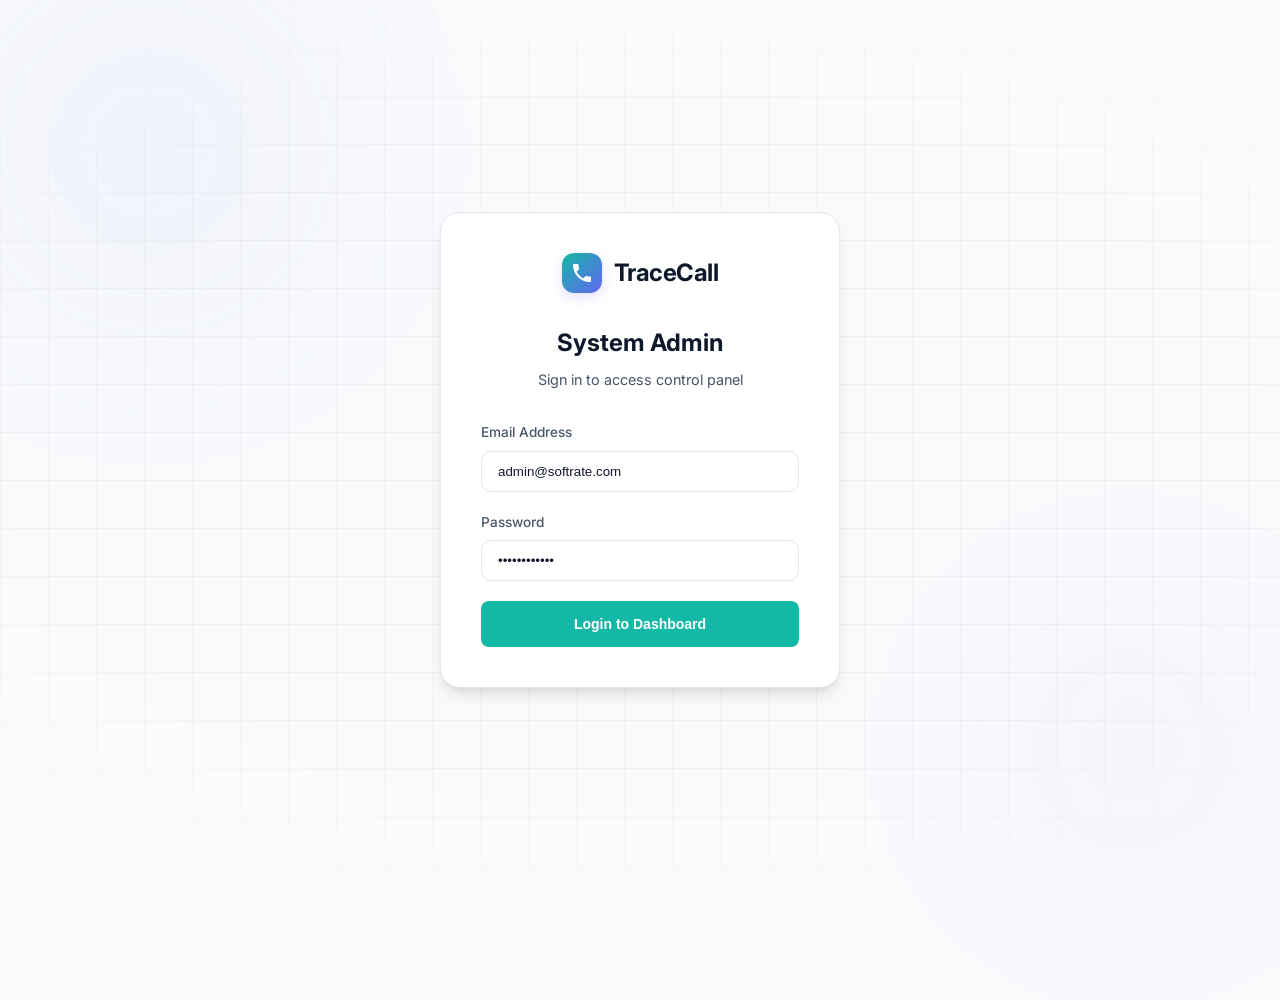
==== index.html @ 7907f195 "initial" ====
<!DOCTYPE html>
<html lang="en">
<head>
    <meta charset="UTF-8">
    <meta name="viewport" content="width=device-width, initial-scale=1.0">
    <title>Main Admin Login | TraceCall</title>
    <link rel="preconnect" href="https://fonts.googleapis.com">
    <link rel="preconnect" href="https://fonts.gstatic.com" crossorigin>
    <link href="https://fonts.googleapis.com/css2?family=Inter:wght@400;500;600;700&display=swap" rel="stylesheet">
    <link rel="stylesheet" href="style.css">
</head>
<body class="auth-page">
    <div class="hero-bg-grid"></div>
    <div class="hero-orb hero-orb-1"></div>
    <div class="hero-orb hero-orb-2"></div>

    <div class="login-card">
        <div class="brand" style="justify-content: center; margin-bottom: 2rem;">
            <div class="brand-icon">
                <svg width="24" height="24" viewBox="0 0 24 24" fill="none">
                    <path d="M6.62 10.79C8.06 13.62 10.38 15.93 13.21 17.38L15.41 15.18C15.68 14.91 16.08 14.82 16.43 14.94C17.55 15.31 18.76 15.51 20 15.51C20.55 15.51 21 15.96 21 16.51V20C21 20.55 20.55 21 20 21C10.61 21 3 13.39 3 4C3 3.45 3.45 3 4 3H7.5C8.05 3 8.5 3.45 8.5 4C8.5 5.25 8.7 6.45 9.07 7.57C9.18 7.92 9.1 8.31 8.82 8.59L6.62 10.79Z" fill="white"/>
                </svg>
            </div>
            <span class="brand-name">TraceCall</span>
        </div>

        <h2 style="text-align:center; margin-bottom:0.5rem; font-weight:700;">System Admin</h2>
        <p style="text-align:center; margin-bottom:2rem; color:var(--text-2); font-size:0.9rem;">Sign in to access control panel</p>

        <div id="error" class="error-message"></div>

        <form id="loginForm">
            <div class="form-group">
                <label>Email Address</label>
                <input type="email" id="email" value="admin@softrate.com" placeholder="admin@softrate.com" required>
            </div>
            <div class="form-group">
                <label>Password</label>
                <input type="password" id="password" value="Softrate@123" placeholder="••••••••" required>
            </div>
            <button type="submit" class="btn btn-primary" style="width:100%; justify-content:center; padding:0.875rem;">Login to Dashboard</button>
        </form>
    </div>

    <script src="api.js"></script>
    <script>
        document.getElementById('loginForm').addEventListener('submit', async (e) => {
            e.preventDefault();
            const email = document.getElementById('email').value;
            const password = document.getElementById('password').value;
            const errorDiv = document.getElementById('error');
            const submitBtn = e.target.querySelector('button');

            submitBtn.innerText = 'Verifying...';
            submitBtn.disabled = true;
            errorDiv.style.display = 'none';

            try {
                const data = await api.login(email, password);
                if (data.success) {
                    localStorage.setItem('adminToken', data.token);
                    window.location.href = 'dashboard.html';
                } else {
                    errorDiv.style.display = 'block';
                    errorDiv.innerText = data.message;
                    submitBtn.innerText = 'Login to Dashboard';
                    submitBtn.disabled = false;
                }
            } catch (err) {
                errorDiv.style.display = 'block';
                errorDiv.innerText = 'Connection failed. Ensure backend is running.';
                submitBtn.innerText = 'Login to Dashboard';
                submitBtn.disabled = false;
            }
        });
    </script>
</body>
</html>
---- style.css ----
:root {
    --bg: #f8fafc;
    --sidebar-bg: #ffffff;
    --card-bg: #ffffff;
    --card-hover: #f1f5f9;
    --border: #e2e8f0;
    --border-focus: #6366f1;
    --accent: #14b8a6;
    --accent-glow: rgba(20, 184, 166, 0.1);
    --purple: #6366f1;
    --text-1: #0f172a;
    --text-2: #475569;
    --text-3: #94a3b8;
    --green: #10b981;
    --orange: #f59e0b;
    --pink: #ef4444;
    --radius: 12px;
    --font-head: 'Inter', sans-serif;
    --font-body: 'Inter', sans-serif;
    --shadow: 0 1px 3px 0 rgba(0, 0, 0, 0.1), 0 1px 2px -1px rgba(0, 0, 0, 0.1);
    --shadow-md: 0 4px 6px -1px rgba(0, 0, 0, 0.1), 0 2px 4px -2px rgba(0, 0, 0, 0.1);
    --shadow-lg: 0 10px 15px -3px rgba(0, 0, 0, 0.1), 0 4px 6px -4px rgba(0, 0, 0, 0.1);
}

* {
    box-sizing: border-box;
    margin: 0;
    padding: 0;
}

body {
    font-family: var(--font-body);
    background-color: var(--bg);
    color: var(--text-1);
    line-height: 1.5;
}

/* Auth Pages (Login) */
.auth-page {
    display: flex;
    align-items: center;
    justify-content: center;
    min-height: 100vh;
    overflow: hidden;
    position: relative;
}

.hero-bg-grid {
    position: absolute;
    inset: 0;
    background-image:
        linear-gradient(rgba(0, 0, 0, 0.03) 1px, transparent 1px),
        linear-gradient(90deg, rgba(0, 0, 0, 0.03) 1px, transparent 1px);
    background-size: 48px 48px;
    z-index: 0;
    pointer-events: none;
    mask-image: radial-gradient(ellipse 80% 60% at 50% 50%, black 60%, transparent 100%);
}

.hero-orb {
    position: absolute;
    border-radius: 50%;
    filter: blur(80px);
    z-index: 0;
    pointer-events: none;
    opacity: 0.6;
}

.hero-orb-1 {
    width: 600px;
    height: 600px;
    background: radial-gradient(circle, rgba(99, 102, 241, 0.1) 0%, transparent 70%);
    top: -150px;
    left: -150px;
}

.hero-orb-2 {
    width: 500px;
    height: 500px;
    background: radial-gradient(circle, rgba(168, 85, 247, 0.08) 0%, transparent 70%);
    bottom: -100px;
    right: -100px;
}

.login-card {
    background: var(--card-bg);
    padding: 2.5rem;
    border-radius: 20px;
    width: 100%;
    max-width: 400px;
    box-shadow: var(--shadow-lg);
    border: 1px solid var(--border);
    z-index: 10;
    animation: slideUp 0.4s ease-out;
}

@keyframes slideUp {
    from { opacity: 0; transform: translateY(20px); }
    to { opacity: 1; transform: translateY(0); }
}

/* Common Components */
.brand {
    display: flex;
    align-items: center;
    gap: 12px;
}

.brand-icon {
    width: 40px;
    height: 40px;
    background: linear-gradient(135deg, var(--accent), var(--purple));
    border-radius: 12px;
    display: flex;
    align-items: center;
    justify-content: center;
    color: white;
    box-shadow: 0 4px 12px rgba(99, 102, 241, 0.2);
}

.brand-name {
    font-family: var(--font-head);
    font-size: 1.5rem;
    font-weight: 700;
    color: var(--text-1);
    letter-spacing: -0.02em;
}

/* Dashboard Layout */
.dashboard-page {
    display: flex;
    min-height: 100vh;
}

.sidebar {
    width: 280px;
    background-color: var(--sidebar-bg);
    border-right: 1px solid var(--border);
    display: flex;
    flex-direction: column;
    padding: 2rem 1.5rem;
    flex-shrink: 0;
    position: sticky;
    top: 0;
    height: 100vh;
}

.main-content {
    flex: 1;
    padding: 2.5rem;
    overflow-y: auto;
}

.nav {
    display: flex;
    flex-direction: column;
    gap: 0.5rem;
    margin-top: 2rem;
}

.nav-item {
    display: flex;
    align-items: center;
    gap: 12px;
    padding: 0.75rem 1rem;
    border-radius: 10px;
    color: var(--text-2);
    text-decoration: none;
    transition: all 0.2s;
    font-weight: 500;
}

.nav-item:hover, .nav-item.active {
    background-color: var(--card-hover);
    color: var(--text-1);
}

.nav-item.active {
    color: var(--purple);
    background-color: rgba(99, 102, 241, 0.05);
}

/* Cards & Stats */
.stats-grid {
    display: grid;
    grid-template-columns: repeat(auto-fit, minmax(200px, 1fr));
    gap: 1.5rem;
    margin-bottom: 2.5rem;
}

.stat-card {
    background: var(--card-bg);
    padding: 1.5rem;
    border-radius: var(--radius);
    border: 1px solid var(--border);
    transition: transform 0.2s;
    box-shadow: var(--shadow);
}

.stat-card:hover { 
    transform: translateY(-2px);
    box-shadow: var(--shadow-md);
}

.stat-label {
    color: var(--text-2);
    font-size: 0.75rem;
    font-weight: 600;
    text-transform: uppercase;
    letter-spacing: 0.05em;
    margin-bottom: 0.5rem;
}

.stat-value {
    font-size: 1.5rem;
    font-weight: 700;
    color: var(--text-1);
}

/* Tables */
.card {
    background: var(--card-bg);
    border-radius: var(--radius);
    border: 1px solid var(--border);
    overflow: hidden;
    box-shadow: var(--shadow-md);
}

.card-header {
    padding: 1.5rem;
    border-bottom: 1px solid var(--border);
    display: flex;
    justify-content: space-between;
    align-items: center;
}

table {
    width: 100%;
    border-collapse: collapse;
}

th {
    text-align: left;
    padding: 1rem 1.5rem;
    background: #f8fafc;
    color: var(--text-2);
    font-weight: 600;
    text-transform: uppercase;
    font-size: 0.7rem;
    letter-spacing: 0.05em;
    border-bottom: 1px solid var(--border);
}

td {
    padding: 1rem 1.5rem;
    border-bottom: 1px solid var(--border);
    vertical-align: middle;
}

tr:last-child td { border-bottom: none; }

tr:hover td { background-color: var(--card-hover); }

/* Forms */
.form-group {
    margin-bottom: 1.25rem;
}

label {
    display: block;
    margin-bottom: 0.5rem;
    font-size: 0.85rem;
    font-weight: 500;
    color: var(--text-2);
}

input {
    width: 100%;
    padding: 0.75rem 1rem;
    background: #fff;
    border: 1px solid var(--border);
    border-radius: 10px;
    color: var(--text-1);
    transition: all 0.2s;
    outline: none;
}

input:focus {
    border-color: var(--border-focus);
    box-shadow: 0 0 0 3px rgba(99, 102, 241, 0.1);
}

/* Buttons */
.btn {
    padding: 0.6rem 1.25rem;
    border-radius: 8px;
    font-weight: 600;
    font-size: 0.875rem;
    cursor: pointer;
    border: 1px solid transparent;
    transition: all 0.2s;
    display: inline-flex;
    align-items: center;
    gap: 8px;
}

.btn-primary {
    background: var(--accent);
    color: white;
}

.btn-primary:hover {
    opacity: 0.9;
    transform: translateY(-1px);
}

.btn-approve {
    background: rgba(16, 185, 129, 0.1);
    color: var(--green);
}

.btn-approve:hover {
    background: var(--green);
    color: white;
}

.btn-reject {
    background: rgba(239, 68, 68, 0.1);
    color: var(--pink);
}

.btn-reject:hover {
    background: var(--pink);
    color: white;
}

.btn-logout {
    margin-top: auto;
    background: transparent;
    color: var(--text-2);
    border-color: var(--border);
}

.btn-logout:hover {
    background: #fff1f2;
    color: var(--pink);
    border-color: #fecaca;
}

/* Badges */
.badge {
    display: inline-flex;
    align-items: center;
    padding: 2px 10px;
    border-radius: 100px;
    font-size: 0.7rem;
    font-weight: 700;
    text-transform: uppercase;
    letter-spacing: 0.02em;
}

.status-request { background: #eef2ff; color: #4f46e5; }
.status-trial { background: #ecfdf5; color: #059669; }
.status-due { background: #fff1f2; color: #e11d48; }

.error-message {
    background: #fef2f2;
    color: #b91c1c;
    padding: 0.75rem;
    border-radius: 8px;
    margin-bottom: 1.5rem;
    font-size: 0.85rem;
    border: 1px solid #fee2e2;
    display: none;
}

/* Mobile Responsiveness */
@media (max-width: 768px) {
    .dashboard-page {
        flex-direction: column;
    }

    .sidebar {
        width: 280px;
        height: 100vh;
        position: fixed;
        top: 0;
        left: -280px;
        z-index: 1001;
        transition: left 0.3s cubic-bezier(0.4, 0, 0.2, 1);
        box-shadow: 10px 0 30px rgba(0,0,0,0.1);
    }

    .sidebar.open {
        left: 0;
    }

    .sidebar-overlay {
        position: fixed;
        inset: 0;
        background: rgba(0,0,0,0.4);
        backdrop-filter: blur(4px);
        z-index: 1000;
        display: none;
        opacity: 0;
        transition: opacity 0.3s ease;
    }

    .sidebar-overlay.open {
        display: block;
        opacity: 1;
    }

    .main-content {
        padding: 1.25rem;
        margin-top: 60px;
    }

    .stats-grid {
        grid-template-columns: repeat(2, 1fr);
        gap: 1rem;
    }

    .mobile-header {
        display: flex;
        align-items: center;
        justify-content: space-between;
        padding: 0 1.25rem;
        height: 60px;
        background: var(--sidebar-bg);
        border-bottom: 1px solid var(--border);
        position: fixed;
        top: 0;
        left: 0;
        right: 0;
        z-index: 999;
        box-shadow: 0 1px 2px rgba(0,0,0,0.05);
    }

    .hamburger {
        background: #f1f5f9;
        border: 1px solid var(--border);
        color: var(--text-2);
        cursor: pointer;
        padding: 0.5rem;
        border-radius: 8px;
        display: flex;
        align-items: center;
        justify-content: center;
        transition: all 0.2s;
    }

    .hamburger:active {
        background: #e2e8f0;
    }

    /* Table to Card Transition for Enterprise Directory */
    .card table, .card thead, .card tbody, .card th, .card td, .card tr {
        display: block;
    }

    .card thead {
        display: none; /* Hide header on mobile */
    }

    .card tr {
        padding: 1.5rem;
        border-bottom: 8px solid var(--bg); /* Spacing between cards */
        position: relative;
    }

    .card td {
        border-bottom: none;
        padding: 0.5rem 0;
        display: flex;
        justify-content: space-between;
        align-items: flex-start;
        text-align: right;
        gap: 1rem;
    }

    .card td::before {
        content: attr(data-label);
        font-weight: 700;
        color: var(--text-2);
        text-transform: uppercase;
        font-size: 0.7rem;
        letter-spacing: 0.05em;
        text-align: left;
        flex-shrink: 0;
    }

    .card td:first-child {
        justify-content: center;
        margin-bottom: 0.5rem;
        padding-bottom: 1rem;
        border-bottom: 1px solid var(--border);
        text-align: center;
    }
    
    .card td:first-child::before {
        display: none;
    }

    .card td:last-child {
        justify-content: center;
        margin-top: 1rem;
        padding-top: 1rem;
        border-top: 1px solid var(--border);
    }

    .card td:last-child::before {
        display: none;
    }

    .actions {
        width: 100%;
        justify-content: space-around;
    }

    .login-card {
        max-width: 92%;
        padding: 2rem 1.5rem;
    }
}

@media (min-width: 769px) {
    .mobile-header, .hamburger, .sidebar-overlay {
        display: none !important;
    }
}

@media (max-width: 480px) {
    .stats-grid {
        grid-template-columns: 1fr;
    }
    
    .main-content header h1 {
        font-size: 1.5rem;
    }
    
    .stat-card {
        padding: 1.25rem;
    }
}
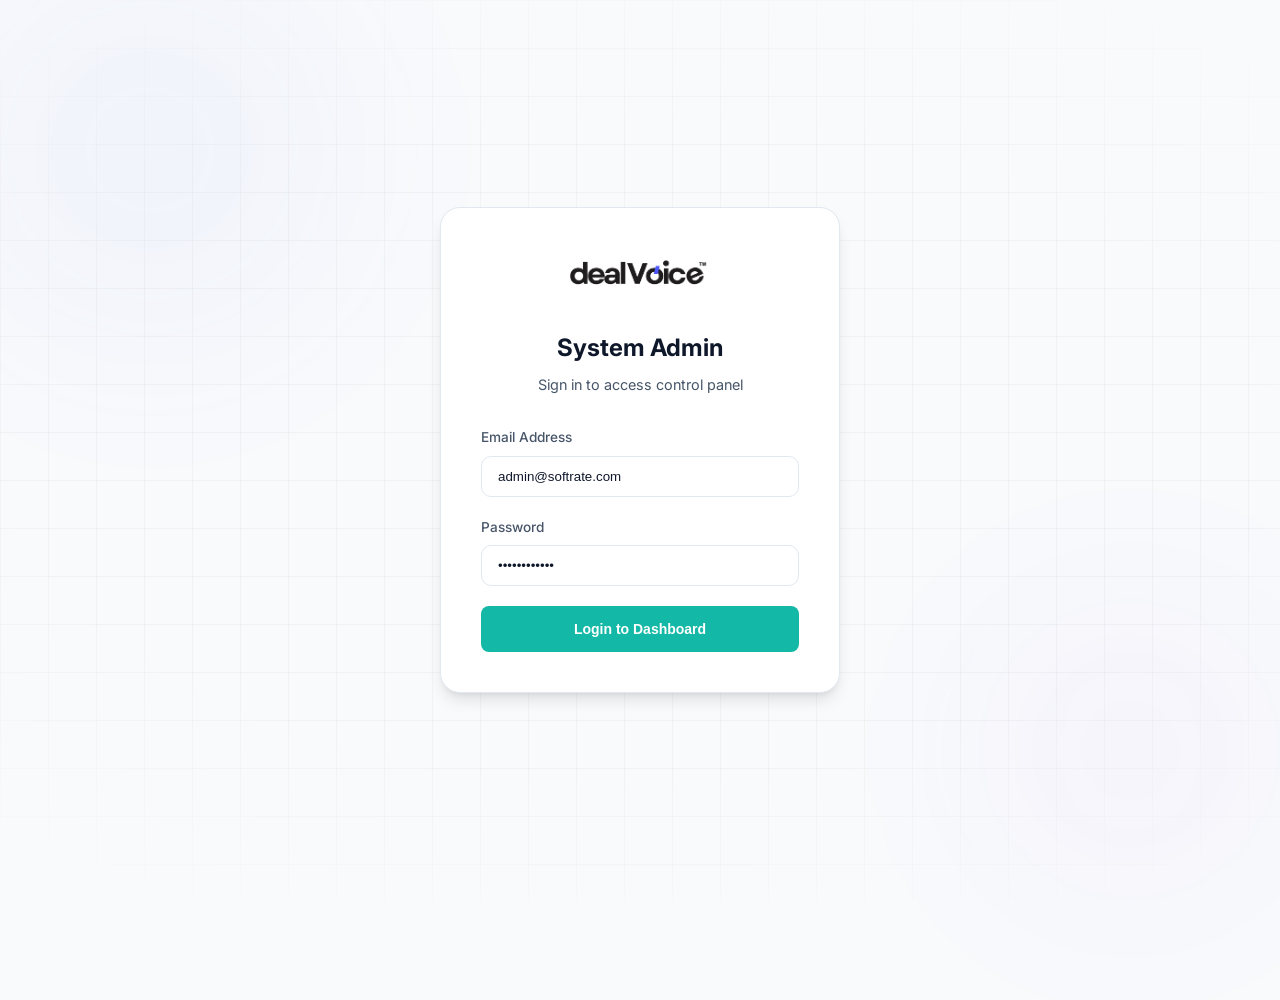
==== commit cc8161c9: "logo" ====
--- a/index.html
+++ b/index.html
@@ -3,7 +3,7 @@
 <head>
     <meta charset="UTF-8">
     <meta name="viewport" content="width=device-width, initial-scale=1.0">
-    <title>Main Admin Login | TraceCall</title>
+    <title>Main Admin Login | DealVoice</title>
     <link rel="preconnect" href="https://fonts.googleapis.com">
     <link rel="preconnect" href="https://fonts.gstatic.com" crossorigin>
     <link href="https://fonts.googleapis.com/css2?family=Inter:wght@400;500;600;700&display=swap" rel="stylesheet">
@@ -17,11 +17,8 @@
     <div class="login-card">
         <div class="brand" style="justify-content: center; margin-bottom: 2rem;">
             <div class="brand-icon">
-                <svg width="24" height="24" viewBox="0 0 24 24" fill="none">
-                    <path d="M6.62 10.79C8.06 13.62 10.38 15.93 13.21 17.38L15.41 15.18C15.68 14.91 16.08 14.82 16.43 14.94C17.55 15.31 18.76 15.51 20 15.51C20.55 15.51 21 15.96 21 16.51V20C21 20.55 20.55 21 20 21C10.61 21 3 13.39 3 4C3 3.45 3.45 3 4 3H7.5C8.05 3 8.5 3.45 8.5 4C8.5 5.25 8.7 6.45 9.07 7.57C9.18 7.92 9.1 8.31 8.82 8.59L6.62 10.79Z" fill="white"/>
-                </svg>
+                <img src="assets/icon/logo.png" alt="DealVoice Logo">
             </div>
-            <span class="brand-name">TraceCall</span>
         </div>
 
         <h2 style="text-align:center; margin-bottom:0.5rem; font-weight:700;">System Admin</h2>
@@ -32,11 +29,11 @@
         <form id="loginForm">
             <div class="form-group">
                 <label>Email Address</label>
-                <input type="email" id="email" value="admin@softrate.com" placeholder="admin@softrate.com" required>
+                <input type="email" name="email" id="email" value="admin@softrate.com" placeholder="admin@softrate.com" required>
             </div>
             <div class="form-group">
                 <label>Password</label>
-                <input type="password" id="password" value="Softrate@123" placeholder="••••••••" required>
+                <input type="password" name="password" id="password" value="Softrate@123" placeholder="••••••••" required>
             </div>
             <button type="submit" class="btn btn-primary" style="width:100%; justify-content:center; padding:0.875rem;">Login to Dashboard</button>
         </form>
@@ -46,33 +43,41 @@
     <script>
         document.getElementById('loginForm').addEventListener('submit', async (e) => {
             e.preventDefault();
-            const email = document.getElementById('email').value;
-            const password = document.getElementById('password').value;
+            const submitBtn = e.target.querySelector('button');
             const errorDiv = document.getElementById('error');
-            const submitBtn = e.target.querySelector('button');
-
+            
             submitBtn.innerText = 'Verifying...';
             submitBtn.disabled = true;
             errorDiv.style.display = 'none';
 
+            const email = document.getElementById('email').value;
+            const password = document.getElementById('password').value;
+
             try {
                 const data = await api.login(email, password);
-                if (data.success) {
+                if (data.success && data.token) {
                     localStorage.setItem('adminToken', data.token);
                     window.location.href = 'dashboard.html';
                 } else {
                     errorDiv.style.display = 'block';
-                    errorDiv.innerText = data.message;
+                    errorDiv.innerText = data.message || 'Invalid credentials';
                     submitBtn.innerText = 'Login to Dashboard';
                     submitBtn.disabled = false;
                 }
             } catch (err) {
                 errorDiv.style.display = 'block';
-                errorDiv.innerText = 'Connection failed. Ensure backend is running.';
+                errorDiv.innerText = 'Network Error: Could not connect to API.';
                 submitBtn.innerText = 'Login to Dashboard';
                 submitBtn.disabled = false;
             }
         });
+
+        // Check if already logged in
+        // though the form post will set a new one if they submit.
+        const token = localStorage.getItem('adminToken');
+        if (token) {
+            window.location.href = 'dashboard.html';
+        }
     </script>
 </body>
 </html>
--- a/style.css
+++ b/style.css
@@ -107,15 +107,16 @@
 }
 
 .brand-icon {
-    width: 40px;
-    height: 40px;
-    background: linear-gradient(135deg, var(--accent), var(--purple));
+    display: flex;
+    align-items: center;
+    justify-content: center;
+}
+
+.brand-icon img {
+    width: 160px;
+    height: 50px;
+    object-fit: contain;
     border-radius: 12px;
-    display: flex;
-    align-items: center;
-    justify-content: center;
-    color: white;
-    box-shadow: 0 4px 12px rgba(99, 102, 241, 0.2);
 }
 
 .brand-name {
@@ -426,7 +427,7 @@
         align-items: center;
         justify-content: space-between;
         padding: 0 1.25rem;
-        height: 60px;
+        height: 90px;
         background: var(--sidebar-bg);
         border-bottom: 1px solid var(--border);
         position: fixed;
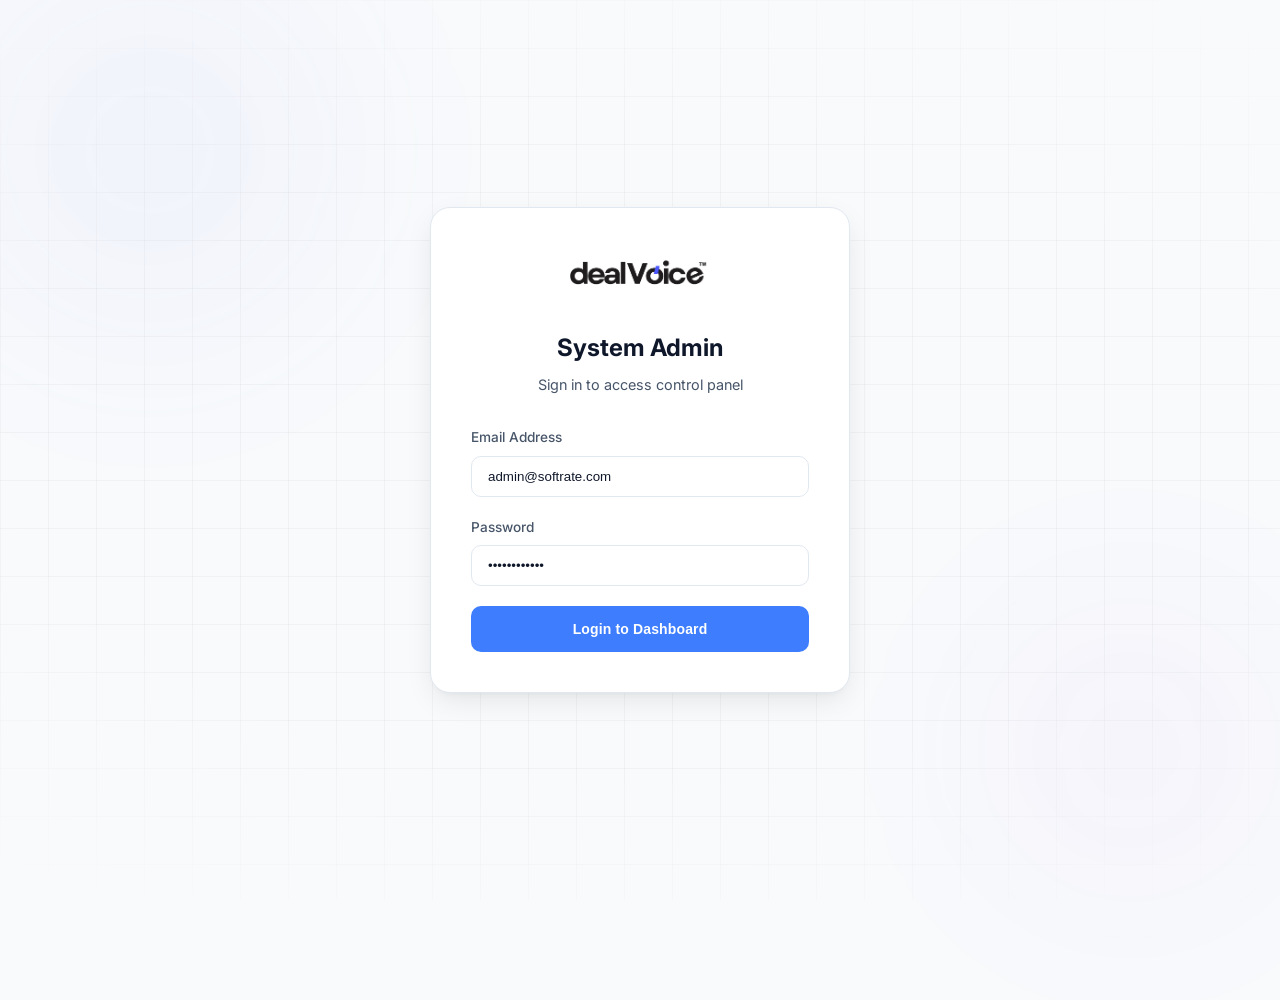
==== commit 031f463f: "ui" ====
--- a/index.html
+++ b/index.html
@@ -6,7 +6,7 @@
     <title>Main Admin Login | DealVoice</title>
     <link rel="preconnect" href="https://fonts.googleapis.com">
     <link rel="preconnect" href="https://fonts.gstatic.com" crossorigin>
-    <link href="https://fonts.googleapis.com/css2?family=Inter:wght@400;500;600;700&display=swap" rel="stylesheet">
+    <link href="https://fonts.googleapis.com/css2?family=Montserrat:wght@600;700&family=Inter:wght@400;500;600;700&display=swap" rel="stylesheet">
     <link rel="stylesheet" href="style.css">
 </head>
 <body class="auth-page">
--- a/style.css
+++ b/style.css
@@ -1,25 +1,35 @@
 :root {
-    --bg: #f8fafc;
-    --sidebar-bg: #ffffff;
-    --card-bg: #ffffff;
-    --card-hover: #f1f5f9;
-    --border: #e2e8f0;
-    --border-focus: #6366f1;
-    --accent: #14b8a6;
-    --accent-glow: rgba(20, 184, 166, 0.1);
-    --purple: #6366f1;
-    --text-1: #0f172a;
-    --text-2: #475569;
-    --text-3: #94a3b8;
-    --green: #10b981;
-    --orange: #f59e0b;
-    --pink: #ef4444;
-    --radius: 12px;
-    --font-head: 'Inter', sans-serif;
-    --font-body: 'Inter', sans-serif;
-    --shadow: 0 1px 3px 0 rgba(0, 0, 0, 0.1), 0 1px 2px -1px rgba(0, 0, 0, 0.1);
-    --shadow-md: 0 4px 6px -1px rgba(0, 0, 0, 0.1), 0 2px 4px -2px rgba(0, 0, 0, 0.1);
-    --shadow-lg: 0 10px 15px -3px rgba(0, 0, 0, 0.1), 0 4px 6px -4px rgba(0, 0, 0, 0.1);
+    --bg:           #ffffff;
+    --bg-main:      #f8fafc;
+    --bg-card:      #ffffff;
+    --bg-card-2:    #f8fafc;
+    --sidebar-bg:   #ffffff;
+    --card-hover:   #f1f5f9;
+    --border:       #e2e8f0;
+    --border-focus: #3D7DFE;
+    --border-glow:  rgba(61, 125, 254, 0.2);
+    --accent:       #3D7DFE;
+    --accent-2:     #2563eb;
+    --accent-glow:  rgba(61, 125, 254, 0.1);
+    --blue:         #3D7DFE;
+    --purple:       #6366f1;
+    --green:        #10b981;
+    --orange:       #f59e0b;
+    --pink:         #ef4444;
+    --red:          #ef4444;
+    --text-1:       #0f172a;
+    --text-2:       #475569;
+    --text-3:       #94a3b8;
+    --text-heading: #111827;
+    --radius:       20px;
+    --font-head:    'Montserrat', sans-serif;
+    --font-body:    'Inter', sans-serif;
+    --shadow:       0 1px 3px 0 rgba(0, 0, 0, 0.08), 0 1px 2px -1px rgba(0, 0, 0, 0.06);
+    --shadow-md:    0 4px 6px -1px rgba(0, 0, 0, 0.08), 0 2px 4px -2px rgba(0, 0, 0, 0.06);
+    --shadow-lg:    0 10px 30px -5px rgba(0, 0, 0, 0.1), 0 4px 6px -4px rgba(0, 0, 0, 0.05);
+    
+    /* Legacy aliases */
+    --card-bg: var(--bg-card);
 }
 
 * {
@@ -30,7 +40,7 @@
 
 body {
     font-family: var(--font-body);
-    background-color: var(--bg);
+    background-color: var(--bg-main);
     color: var(--text-1);
     line-height: 1.5;
 }
@@ -83,11 +93,11 @@
 }
 
 .login-card {
-    background: var(--card-bg);
+    background: var(--bg-card);
     padding: 2.5rem;
-    border-radius: 20px;
+    border-radius: var(--radius);
     width: 100%;
-    max-width: 400px;
+    max-width: 420px;
     box-shadow: var(--shadow-lg);
     border: 1px solid var(--border);
     z-index: 10;
@@ -171,14 +181,15 @@
     font-weight: 500;
 }
 
-.nav-item:hover, .nav-item.active {
+.nav-item:hover {
     background-color: var(--card-hover);
     color: var(--text-1);
 }
 
 .nav-item.active {
-    color: var(--purple);
-    background-color: rgba(99, 102, 241, 0.05);
+    color: var(--accent);
+    background-color: var(--accent-glow);
+    font-weight: 600;
 }
 
 /* Cards & Stats */
@@ -190,11 +201,11 @@
 }
 
 .stat-card {
-    background: var(--card-bg);
+    background: var(--bg-card);
     padding: 1.5rem;
     border-radius: var(--radius);
     border: 1px solid var(--border);
-    transition: transform 0.2s;
+    transition: transform 0.2s, border-color 0.2s;
     box-shadow: var(--shadow);
 }
 
@@ -220,7 +231,7 @@
 
 /* Tables */
 .card {
-    background: var(--card-bg);
+    background: var(--bg-card);
     border-radius: var(--radius);
     border: 1px solid var(--border);
     overflow: hidden;
@@ -288,7 +299,7 @@
 
 input:focus {
     border-color: var(--border-focus);
-    box-shadow: 0 0 0 3px rgba(99, 102, 241, 0.1);
+    box-shadow: 0 0 0 3px var(--accent-glow);
 }
 
 /* Buttons */
@@ -308,11 +319,14 @@
 .btn-primary {
     background: var(--accent);
     color: white;
+    border-radius: 10px;
+    letter-spacing: 0.01em;
 }
 
 .btn-primary:hover {
-    opacity: 0.9;
-    transform: translateY(-1px);
+    opacity: 0.92;
+    transform: translateY(-2px);
+    box-shadow: 0 6px 20px rgba(61, 125, 254, 0.3);
 }
 
 .btn-approve {
@@ -360,9 +374,85 @@
     letter-spacing: 0.02em;
 }
 
-.status-request { background: #eef2ff; color: #4f46e5; }
-.status-trial { background: #ecfdf5; color: #059669; }
-.status-due { background: #fff1f2; color: #e11d48; }
+.status-request { background: rgba(61, 125, 254, 0.1); color: var(--accent-2); }
+.status-trial   { background: rgba(16, 185, 129, 0.1); color: var(--green); }
+.status-paid    { background: rgba(16, 185, 129, 0.1); color: var(--green); }
+.status-due     { background: rgba(239, 68, 68, 0.1);  color: var(--pink); }
+.status-pending { background: rgba(245, 158, 11, 0.1); color: var(--orange); }
+
+/* Modal System */
+.modal-overlay {
+    position: fixed;
+    inset: 0;
+    background: rgba(15, 23, 42, 0.6);
+    backdrop-filter: blur(8px);
+    z-index: 2000;
+    display: none;
+    align-items: center;
+    justify-content: center;
+    padding: 1.5rem;
+    animation: fadeIn 0.2s ease-out;
+}
+
+@keyframes fadeIn {
+    from { opacity: 0; }
+    to { opacity: 1; }
+}
+
+.modal-content {
+    background: var(--bg-card);
+    border-radius: var(--radius);
+    width: 100%;
+    max-width: 600px;
+    box-shadow: var(--shadow-lg);
+    border: 1px solid var(--border);
+    position: relative;
+    max-height: 90vh;
+    display: flex;
+    flex-direction: column;
+    animation: slideUp 0.3s cubic-bezier(0.16, 1, 0.3, 1);
+    overflow: hidden;
+}
+
+.modal-header {
+    padding: 1.5rem 2rem;
+    border-bottom: 1px solid var(--border);
+    display: flex;
+    justify-content: space-between;
+    align-items: flex-start;
+}
+
+.modal-body {
+    padding: 2rem;
+    overflow-y: auto;
+}
+
+.modal-footer {
+    padding: 1.5rem 2rem;
+    border-top: 1px solid var(--border);
+    display: flex;
+    justify-content: flex-end;
+    gap: 1rem;
+    background: var(--bg-card-2);
+}
+
+.btn-close {
+    background: transparent;
+    border: none;
+    color: var(--text-3);
+    cursor: pointer;
+    padding: 0.5rem;
+    border-radius: 8px;
+    transition: all 0.2s;
+    display: flex;
+    align-items: center;
+    justify-content: center;
+}
+
+.btn-close:hover {
+    background: var(--card-hover);
+    color: var(--text-1);
+}
 
 .error-message {
     background: #fef2f2;
